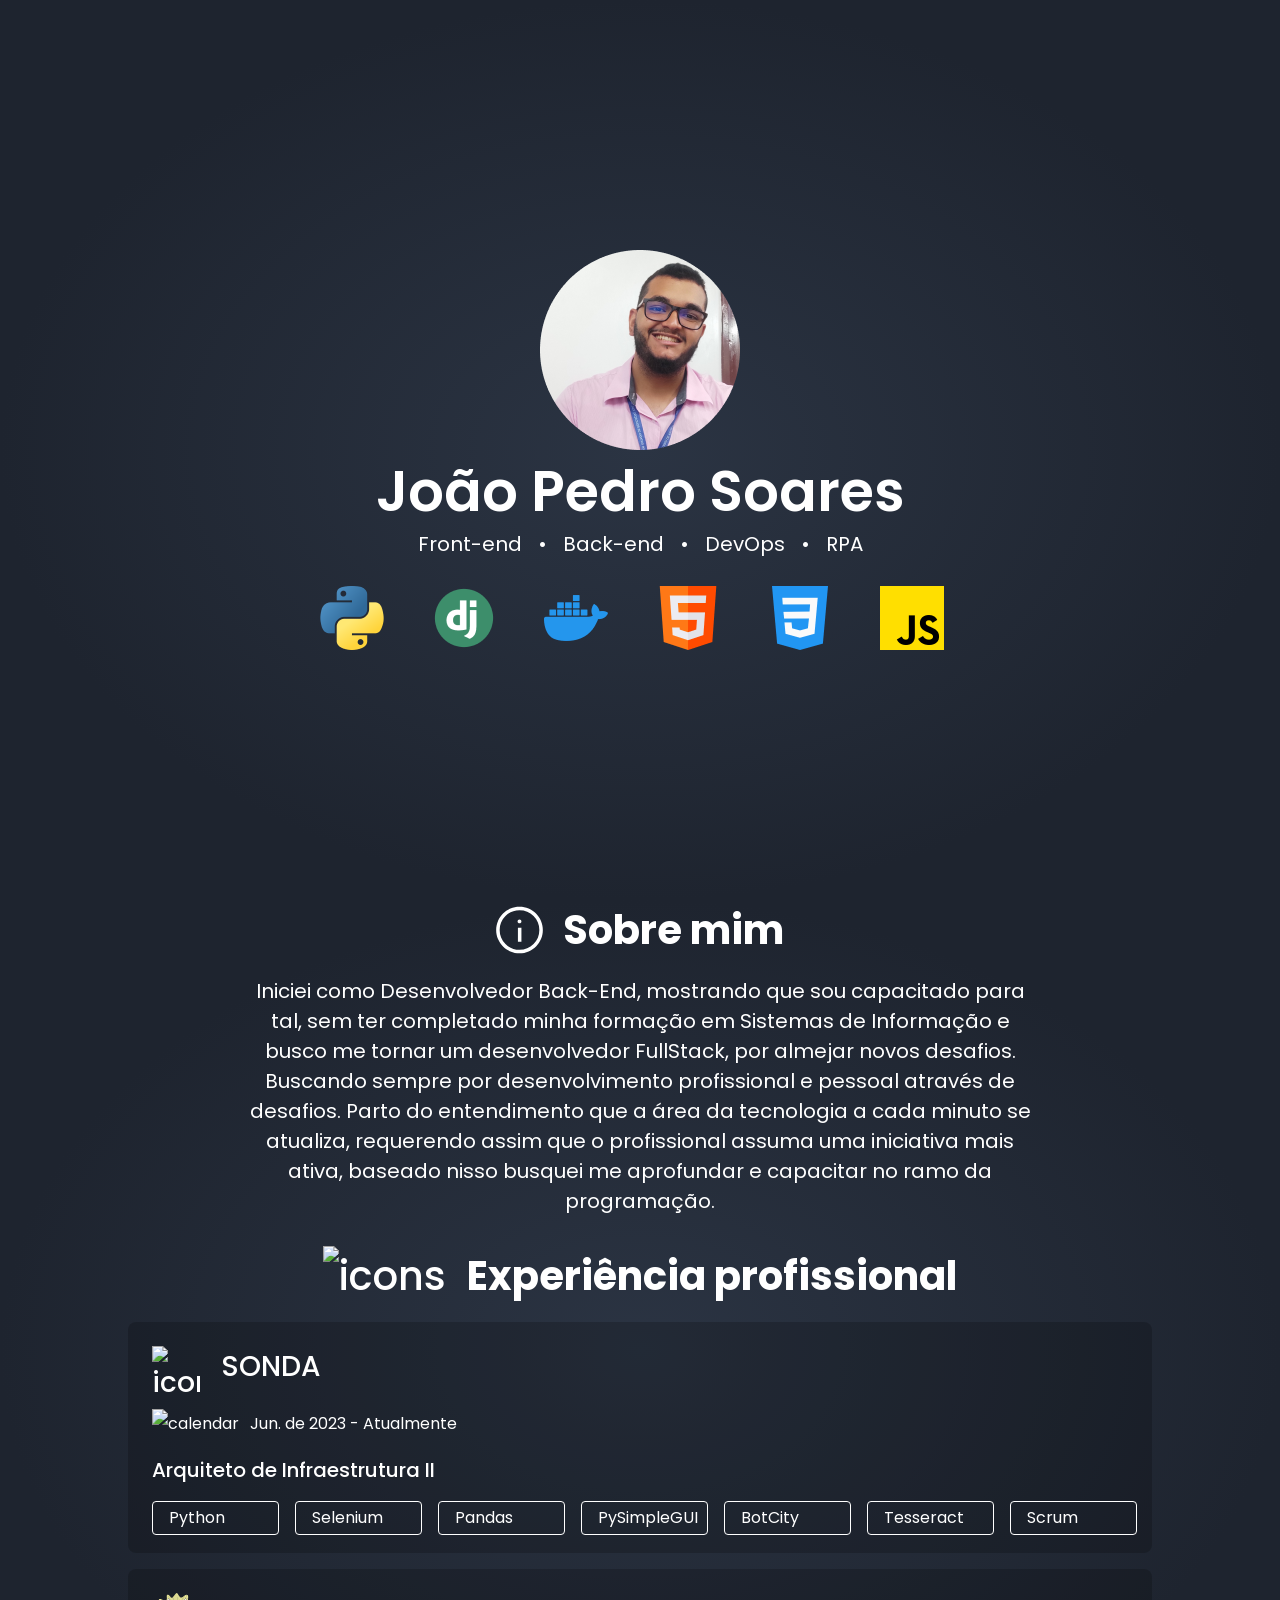
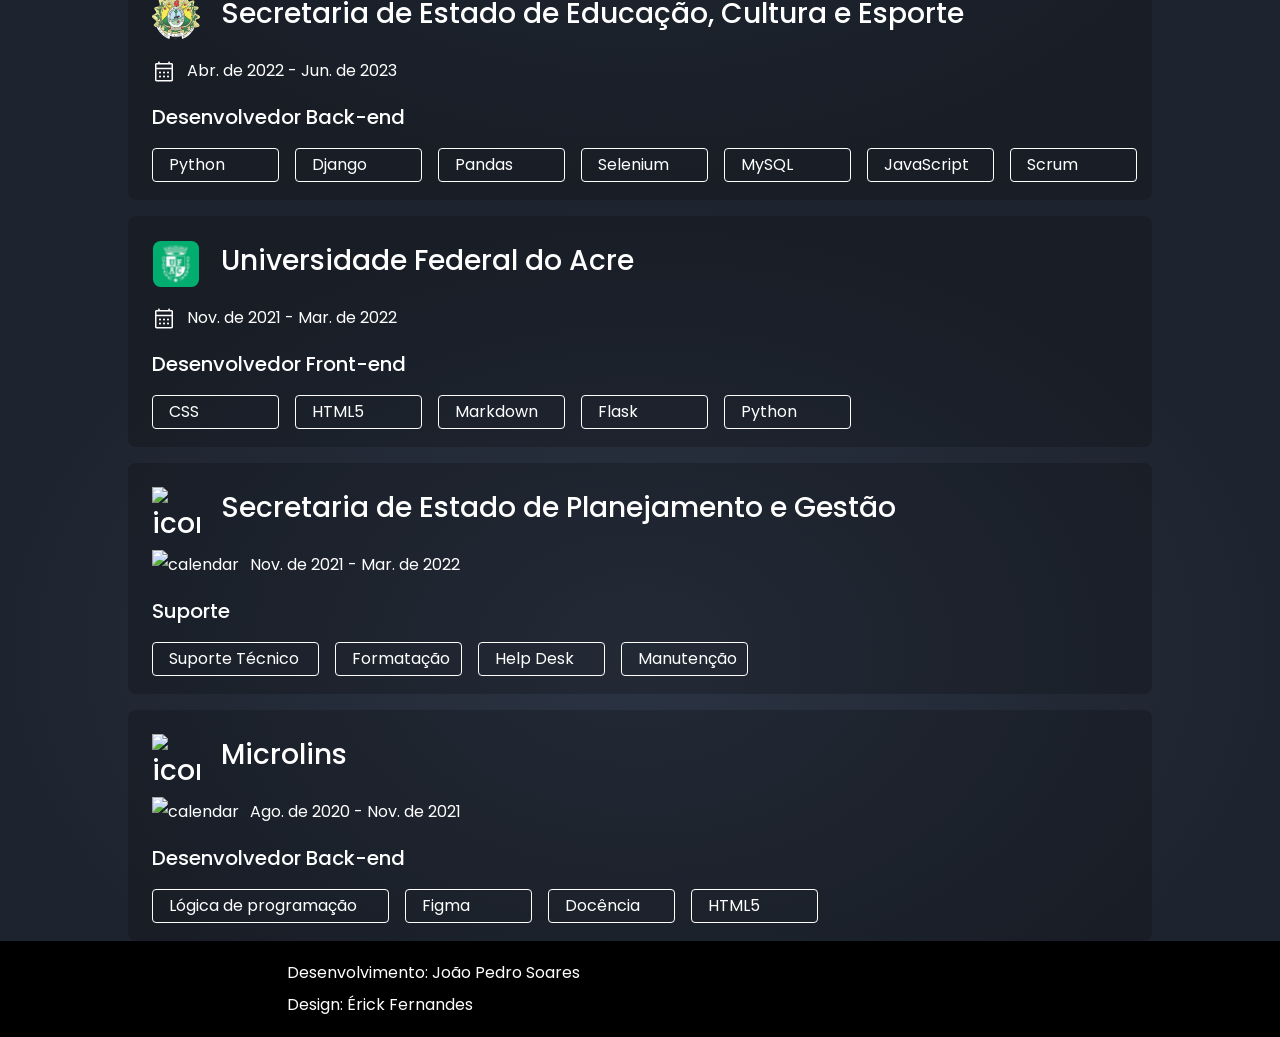
==== src/interface/html/index.html @ bae54532 "refactor: alterando estrutura de pastas" ====
<!DOCTYPE html>
<html lang="pt-br">
    <head>
        <meta charset="UTF-8">
        <title>João Pedro Soares</title>
        <link rel="stylesheet" href="../css/index.css">
        <link rel="stylesheet" href="../css/scrol.css">
        <link rel="stylesheet" href="../css/reset.css">
    </head>
    <body>
        <div class="scroll-menu">
            <ul>
                <li><a class="scroll-target" href="#section-home"><img src="icons/info_FILL0_wght400_GRAD0_opsz48 (1) 1.svg" alt=""></a></li>
                <li><a class="scroll-target" href="#section-about"><img src="icons/magic_button_FILL0_wght400_GRAD0_opsz48 1.svg" alt=""></a></li>
                <li><a class="scroll-target" href="#section-experience"><img src="icons/code_FILL0_wght400_GRAD0_opsz48 (1) 1.svg" alt=""></a></li>
            </ul>
        </div>
        <section class="section--home" id="section-home">
            <div>
                <img class="profile" src="../images/eu.png" alt="profile">
                <h1 class="main-title">João Pedro Soares</h1>
                
                <div class="titles">
                    <span>Front-end</span>
                    <span>•</span>
                    <span>Back-end</span>
                    <span>•</span>
                    <span>DevOps</span>
                    <span>•</span>
                    <span>RPA</span>
                </div>

                <div class="images">
                    <img src="../images/python.png" alt="python">
                    <img src="../images/pngegg.png" alt="django">
                    <img src="../images/docker.png" alt="docker">
                    <img src="../images/html.png" alt="html">
                    <img src="../images/css-3.png" alt="css">
                    <img src="../images/js.png" alt="javascript">
                </div>
                
            </div>
        </section>
        
        <section class="second-section" id="section-about">
            <div class="secondary-title white-text">
                <img src="../icons/Vector.svg" alt="icons">
                <h2>Sobre mim</h2>
            </div>
            <div class="white-text long-text">
                <p>Iniciei como Desenvolvedor Back-End, mostrando que sou capacitado para tal, sem ter completado minha formação em Sistemas de Informação e busco me tornar um desenvolvedor FullStack, por almejar novos desafios.</p>
                <p>Buscando sempre por desenvolvimento profissional e pessoal através de desafios. Parto do entendimento que a área da tecnologia a cada minuto se atualiza, requerendo assim que o profissional assuma uma iniciativa mais ativa, baseado nisso busquei me aprofundar e capacitar no ramo da programação.</p>
            </div>
        </section>
        
        <section class="third-section" id="section-experience">
            <div class="secondary-title white-text">
                <img src="icons/Vector-1.svg" alt="icons">
                <h2>Experiência profissional</h2>
            </div>


            <div class="container white-text">
                <div class="teste">
                    <img class="icon" src="images/sonda.jpg" alt="icon">
                    <p>SONDA</p>
                </div>

                <div class="calendary">
                   <img class="secondary-icon" src="icons/calendar.svg" alt="calendar">
                   <p>Jun. de 2023 - Atualmente</p>
                </div>

                <div>
                    <p class="position">Arquiteto de Infraestrutura II</p>
                </div>

                <div class="teste1">
                    <div>
                        <p class="skills">Python</p>
                    </div>

                    <div>
                        <p class="skills">Selenium</p>
                    </div>

                    <div>
                        <p class="skills">Pandas</p>
                    </div>

                    <div>
                        <p class="skills">PySimpleGUI</p>
                    </div>

                    <div>
                        <p class="skills">BotCity</p>
                    </div>
                    <div>
                        <p class="skills">Tesseract</p>
                    </div>
                    <div>
                        <p class="skills">Scrum</p>
                    </div>
                </div>
                
            </div>


            <div class="container white-text">
                <div class="teste">
                    <img class="icon" src="../icons/b.svg" alt="icon">
                    <p>Secretaria de Estado de Educação, Cultura e Esporte</p>
                </div>

                <div class="calendary">
                    <img class="secondary-icon" src="../icons/calendar.svg" alt="calendar">
                    <p>Abr. de 2022 - Jun. de 2023</p>
                </div>

                <div>
                    <p class="position">Desenvolvedor Back-end</p>
                </div>

                <div class="teste1">
                    <div>
                        <p class="skills">Python</p>
                    </div>

                    <div>
                        <p class="skills">Django</p>
                    </div>

                    <div>
                        <p class="skills">Pandas</p>
                    </div>

                    <div>
                        <p class="skills">Selenium</p>
                    </div>

                    <div>
                        <p class="skills">MySQL</p>
                    </div>

                    <div>
                        <p class="skills">JavaScript</p>
                    </div>
                    <div>
                        <p class="skills">Scrum</p>
                    </div>
                    
                </div>
            </div>



            <div class="container white-text">
                <div class="teste">
                    <img class="icon" src="../icons/ufac.svg" alt="icon">
                    <p>Universidade Federal do Acre</p>
                </div>

                <div class="calendary">
                    <img class="secondary-icon" src="../icons/calendar.svg" alt="calendar">
                    <p>Nov. de 2021 - Mar. de 2022</p>
                </div>

                <div>
                    <p class="position">Desenvolvedor Front-end</p>
                </div>

                <div class="teste1">
                    <div class="skills">
                        <p>CSS</p>
                    </div>

                    <div class="skills">
                        <p>HTML5</p>
                    </div>

                    <div class="skills">
                        <p>Markdown</p>
                    </div>

                    <div class="skills">
                        <p>Flask</p>
                    </div>

                    <div class="skills">
                        <p>Python</p>
                    </div>
                </div>
            </div>



            <div class="container white-text">
                <div class="teste">
                    <img class="icon" src="icons/b.svg" alt="icon">
                    <p>Secretaria de Estado de Planejamento e Gestão</p>
                </div>

                <div class="calendary">
                    <img class="secondary-icon" src="icons/calendar.svg" alt="calendar">
                    <p>Nov. de 2021 - Mar. de 2022</p>
                </div>

                <div>
                    <p class="position">Suporte</p>
                </div>

                <div class="teste1">
                    <div class="skills--1">
                        <p>Suporte Técnico</p>
                    </div>

                    <div class="skills">
                        <p>Formatação </p>
                    </div>

                    <div class="skills">
                        <p>Help Desk</p>
                    </div>

                    <div class="skills">
                        <p>Manutenção</p>
                    </div>

                </div>
            </div>


            <div class="container white-text">
                <div class="teste">
                    <img class="icon" src="icons/microlins.svg" alt="icon">
                    <p>Microlins</p>
                </div>

                <div class="calendary">
                    <img class="secondary-icon" src="icons/calendar.svg" alt="calendar">
                    <p>Ago. de 2020 - Nov. de 2021</p>
                </div>

                <div>
                    <p class="position">Desenvolvedor Back-end</p>
                </div>

                <div class="teste1">
                    <div class="skills--2">
                        <p>Lógica de programação</p>
                    </div>

                    <div class="skills">
                        <p>Figma</p>
                    </div>

                    <div class="skills">
                        <p>Docência</p>
                    </div>

                    <div class="skills">
                        <p>HTML5</p>
                    </div>

                </div>
            </div>

        </section>
        <footer>
            <div class="footer">

                <p class="white-text">Desenvolvimento: João Pedro Soares</h1>
                <p class="white-text">Design: Érick Fernandes</h1>
            </div>
        </footer>
        <script src="../js/main.js"></script>
    </body>
</html>
---- src/interface/css/index.css ----
@import url('https://fonts.googleapis.com/css2?family=Poppins&display=swap');


:root{
    --main-font: 'Poppins', sans-serif;
}

html, body, .section--home{
    height: 100%;
}

.section--home,.second-section, .third-section{
    display: flex;

}


body{
    background: radial-gradient(50% 50% at 50% 50%, #2B3443 0%, #1E242F 100%);
    font-family: var(--main-font);
    
}

.section--home {
    align-items: center;
    justify-content: center;
    flex-direction: column;
    text-align: center;
}

.titles{
    display: flex;
    width: 40rem;
    gap: 1rem;
    justify-content: center;
    font-size: 20px;
    color: #FFFFFF;
}


.images{
    display: flex;
    gap: 3rem;
    width: 64px;
    height: 64px;
    margin-top: 2rem;
    
}


.main-title{
    font-style: normal;
    text-align: center;
    font-size: 56px;
    font-weight: 600;
    line-height: 84px;
    color:#FFFFFF;
    
}

.profile {
    display: flex;
    align-items: center;
    justify-content: center;
    flex-direction: column;
    text-align: center;
    width: 100%;
    max-width: 200px;
    margin: 0 auto;
}


.white-text{
    color: #FFFFFF;
}

.black-text{
    color: #000000
}


.secondary-title{
    display: flex;
    font-family: var(--main-font);
    font-style: normal;
    font-weight: 500;
    font-size: 40px;
    line-height: 60px;  
    gap: 1.29rem; 

}

.long-text{
    width: 794px;
    height: 270px;

    font-family: 'Poppins';
    font-style: normal;
    font-weight: 400;
    font-size: 20px;
    line-height: 30px;
    text-align: center;
    row-gap: 1rem;
}


.second-section{
    align-items: center;
    justify-content: center;
    flex-direction: column;
    text-align: center;
    line-height: 30px;
    gap: 1rem;
}


.third-section{
    align-items: center;
    justify-content: center;
    flex-direction: column;
    text-align: center;
    line-height: 30px;
    gap: 1rem;
}


.container{
    box-sizing: border-box;
    display: flex;
    flex-direction: column;
    align-items: flex-start;
    padding: 24px;
    gap: 16px;
    width: 1024px;
    height: 230.97px;
    background: rgba(0, 0, 0, 0.2);
    border-radius: 8px;
}



.icon{
    width: 48px;
    height: 47px;
}

.secondary-icon{
    left: 12.5%;
    right: 12.5%;
    top: 8.33%;
    bottom: 8.33%;
}

.teste{
    display: flex;
    font-family: var(--main-font);
    font-style: normal;
    font-weight: 500;
    font-size: 28px;
    line-height: 42px;  
    gap: 1.29rem; 
}


.calendary{
    display: flex;  
    gap: 11px;  
}


.skills, .skills--1, .skills--2{
    box-sizing: border-box;
    display: flex;
    flex-direction: row;
    align-items: center;
    padding: 8px 16px;
    gap: 10px;
    width: 127px;
    height: 34px;
    border: 1px solid #FFFFFF;
    border-radius: 4px;
    text-align: center;
    
}


.skills--1{
    width: 167px;
    height: 34px;
}



.skills--2{
    width: 237px;
    height: 34px;
}


.footer{
    background: #000;
    display: flex;
    padding: 24px 287px;
    flex-direction: column;
    justify-content: center;
    align-items: flex-start;
    gap: 16px;
    align-self: stretch;
}


.teste1{
    display: flex;
    gap: 1rem;
    text-align: center;
    
}


.position{
    font-family: var(--main-font);
    font-size: 20px;
    line-height: 30px;
    font-style: normal;
    font-weight: 500;
}
---- src/interface/css/scrol.css ----
/* Estilos para o menu lateral */
.scroll-menu {
    position: fixed;
    top: 50%;
    right: 20px;
    transform: translateY(-50%);
    z-index: 9999;
}

.scroll-menu ul {
    list-style-type: none;
    padding: 0;
    margin: 0;
}

.scroll-menu li {
    margin-bottom: 10px;
}

.scroll-menu a {
    text-decoration: none;
    color: #333;
    font-weight: bold;
}

/* Estilos para destacar o link ativo no menu */
.scroll-menu a.active {
    color: #ff0000;
}
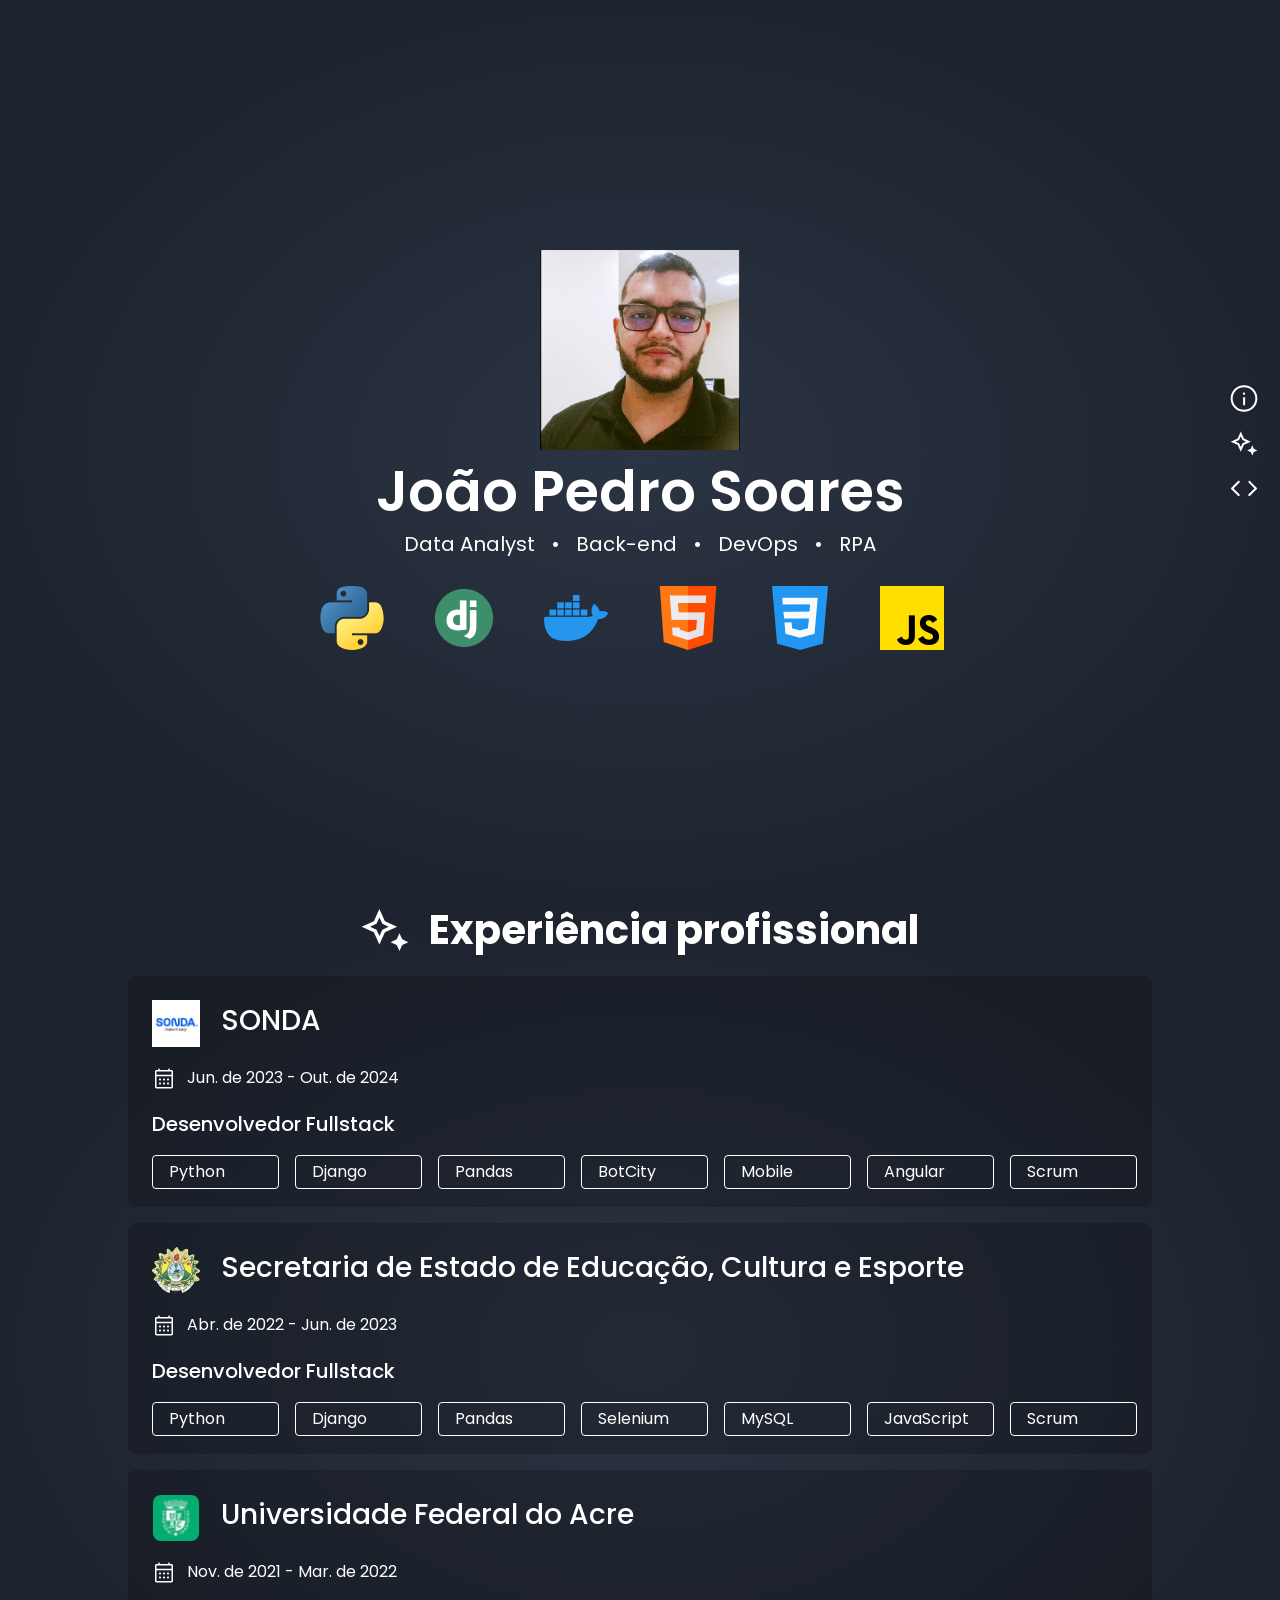
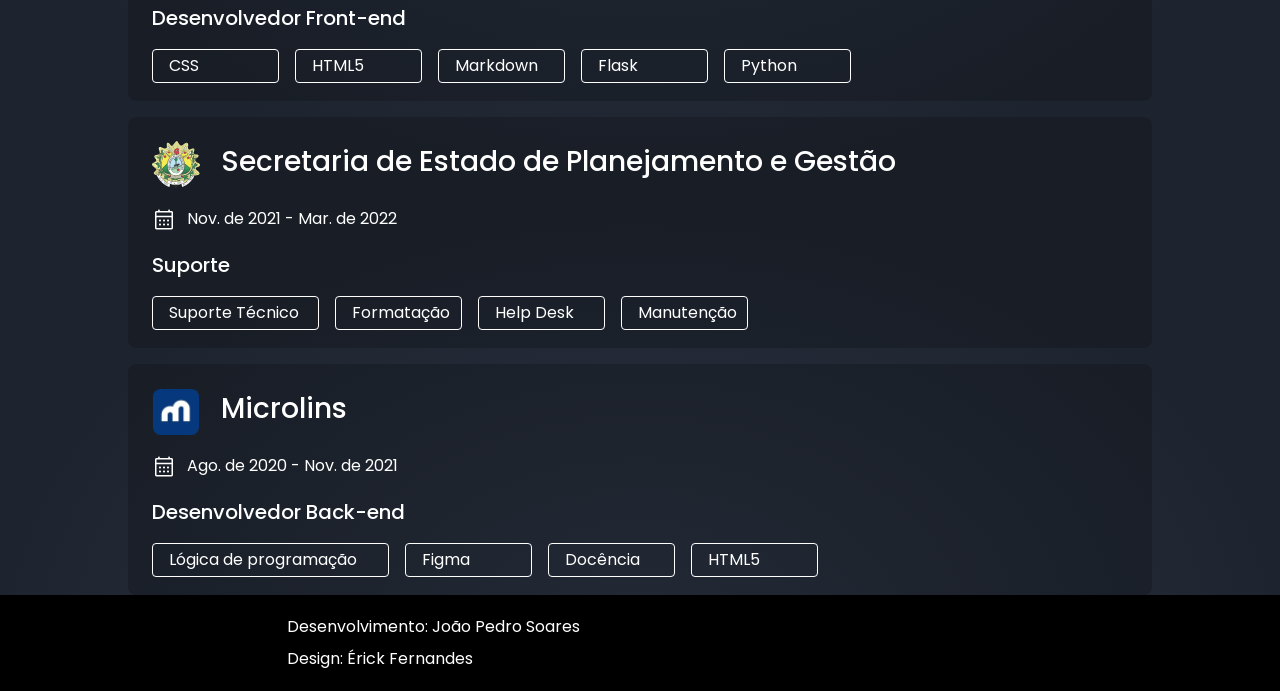
==== commit 2261dbb9: "refactor: alterando estrutura do projeto" ====
--- a/src/interface/html/index.html
+++ b/src/interface/html/index.html
@@ -10,18 +10,20 @@
     <body>
         <div class="scroll-menu">
             <ul>
-                <li><a class="scroll-target" href="#section-home"><img src="icons/info_FILL0_wght400_GRAD0_opsz48 (1) 1.svg" alt=""></a></li>
-                <li><a class="scroll-target" href="#section-about"><img src="icons/magic_button_FILL0_wght400_GRAD0_opsz48 1.svg" alt=""></a></li>
-                <li><a class="scroll-target" href="#section-experience"><img src="icons/code_FILL0_wght400_GRAD0_opsz48 (1) 1.svg" alt=""></a></li>
+                <li><a class="scroll-target" href="#section-home"><img src="../icons/info_FILL0_wght400_GRAD0_opsz48 (1) 1.svg" alt=""></a></li>
+                <li><a class="scroll-target" href="#section-about"><img src="../icons/magic_button_FILL0_wght400_GRAD0_opsz48 1.svg" alt=""></a></li>
+                <li><a class="scroll-target" href="#section-experience"><img src="../icons/code_FILL0_wght400_GRAD0_opsz48 (1) 1.svg" alt=""></a></li>
             </ul>
         </div>
+        <!-- até aqui ok -->
+
         <section class="section--home" id="section-home">
             <div>
                 <img class="profile" src="../images/eu.png" alt="profile">
                 <h1 class="main-title">João Pedro Soares</h1>
                 
                 <div class="titles">
-                    <span>Front-end</span>
+                    <span>Data Analyst</span>
                     <span>•</span>
                     <span>Back-end</span>
                     <span>•</span>
@@ -42,7 +44,7 @@
             </div>
         </section>
         
-        <section class="second-section" id="section-about">
+        <!-- <section class="second-section" id="section-about">
             <div class="secondary-title white-text">
                 <img src="../icons/Vector.svg" alt="icons">
                 <h2>Sobre mim</h2>
@@ -51,221 +53,222 @@
                 <p>Iniciei como Desenvolvedor Back-End, mostrando que sou capacitado para tal, sem ter completado minha formação em Sistemas de Informação e busco me tornar um desenvolvedor FullStack, por almejar novos desafios.</p>
                 <p>Buscando sempre por desenvolvimento profissional e pessoal através de desafios. Parto do entendimento que a área da tecnologia a cada minuto se atualiza, requerendo assim que o profissional assuma uma iniciativa mais ativa, baseado nisso busquei me aprofundar e capacitar no ramo da programação.</p>
             </div>
+        </section> -->
+        
+        <section class="second-section" id="section-experience">
+            <div class="secondary-title white-text">
+                <img src="../icons/Vector-1.svg" alt="icons">
+                <h2>Experiência profissional</h2>
+            </div>
+
+
+            <div class="container white-text">
+                <div class="teste">
+                    <img class="icon" src="../images/sonda.jpg" alt="icon">
+                    <p>SONDA</p>
+                </div>
+
+                <div class="calendary">
+                   <img class="secondary-icon" src="../icons/calendar.svg" alt="calendar">
+                   <p>Jun. de 2023 - Out. de 2024</p>
+                </div>
+
+                <div>
+                    <p class="position">Desenvolvedor Fullstack</p>
+                </div>
+
+                <div class="teste1">
+                    <div>
+                        <p class="skills">Python</p>
+                    </div>
+
+                    <div>
+                        <p class="skills">Django</p>
+                    </div>
+
+                    <div>
+                        <p class="skills">Pandas</p>
+                    </div>
+
+                    <div>
+                        <p class="skills">BotCity</p>
+                    </div>
+
+                    <div>
+                        <p class="skills">Mobile</p>
+                    </div>
+                    <div>
+                        <p class="skills">Angular</p>
+                    </div>
+                    <div>
+                        <p class="skills">Scrum</p>
+                    </div>
+                </div>
+                
+            </div>
+
+
+            <div class="container white-text">
+                <div class="teste">
+                    <img class="icon" src="../icons/b.svg" alt="icon">
+                    <p>Secretaria de Estado de Educação, Cultura e Esporte</p>
+                </div>
+
+                <div class="calendary">
+                    <img class="secondary-icon" src="../icons/calendar.svg" alt="calendar">
+                    <p>Abr. de 2022 - Jun. de 2023</p>
+                </div>
+
+                <div>
+                    <p class="position">Desenvolvedor Fullstack</p>
+                </div>
+
+                <div class="teste1">
+                    <div>
+                        <p class="skills">Python</p>
+                    </div>
+
+                    <div>
+                        <p class="skills">Django</p>
+                    </div>
+
+                    <div>
+                        <p class="skills">Pandas</p>
+                    </div>
+
+                    <div>
+                        <p class="skills">Selenium</p>
+                    </div>
+
+                    <div>
+                        <p class="skills">MySQL</p>
+                    </div>
+
+                    <div>
+                        <p class="skills">JavaScript</p>
+                    </div>
+                    <div>
+                        <p class="skills">Scrum</p>
+                    </div>
+                    
+                </div>
+            </div>
+
+
+
+            <div class="container white-text">
+                <div class="teste">
+                    <img class="icon" src="../icons/ufac.svg" alt="icon">
+                    <p>Universidade Federal do Acre</p>
+                </div>
+
+                <div class="calendary">
+                    <img class="secondary-icon" src="../icons/calendar.svg" alt="calendar">
+                    <p>Nov. de 2021 - Mar. de 2022</p>
+                </div>
+
+                <div>
+                    <p class="position">Desenvolvedor Front-end</p>
+                </div>
+
+                <div class="teste1">
+                    <div class="skills">
+                        <p>CSS</p>
+                    </div>
+
+                    <div class="skills">
+                        <p>HTML5</p>
+                    </div>
+
+                    <div class="skills">
+                        <p>Markdown</p>
+                    </div>
+
+                    <div class="skills">
+                        <p>Flask</p>
+                    </div>
+
+                    <div class="skills">
+                        <p>Python</p>
+                    </div>
+                </div>
+            </div>
+
+
+
+            <div class="container white-text">
+                <div class="teste">
+                    <img class="icon" src="../icons/b.svg" alt="icon">
+                    <p>Secretaria de Estado de Planejamento e Gestão</p>
+                </div>
+
+                <div class="calendary">
+                    <img class="secondary-icon" src="../icons/calendar.svg" alt="calendar">
+                    <p>Nov. de 2021 - Mar. de 2022</p>
+                </div>
+
+                <div>
+                    <p class="position">Suporte</p>
+                </div>
+
+                <div class="teste1">
+                    <div class="skills--1">
+                        <p>Suporte Técnico</p>
+                    </div>
+
+                    <div class="skills">
+                        <p>Formatação </p>
+                    </div>
+
+                    <div class="skills">
+                        <p>Help Desk</p>
+                    </div>
+
+                    <div class="skills">
+                        <p>Manutenção</p>
+                    </div>
+
+                </div>
+            </div>
+
+
+            <div class="container white-text">
+                <div class="teste">
+                    <img class="icon" src="../icons/microlins.svg" alt="icon">
+                    <p>Microlins</p>
+                </div>
+
+                <div class="calendary">
+                    <img class="secondary-icon" src="../icons/calendar.svg" alt="calendar">
+                    <p>Ago. de 2020 - Nov. de 2021</p>
+                </div>
+
+                <div>
+                    <p class="position">Desenvolvedor Back-end</p>
+                </div>
+
+                <div class="teste1">
+                    <div class="skills--2">
+                        <p>Lógica de programação</p>
+                    </div>
+
+                    <div class="skills">
+                        <p>Figma</p>
+                    </div>
+
+                    <div class="skills">
+                        <p>Docência</p>
+                    </div>
+
+                    <div class="skills">
+                        <p>HTML5</p>
+                    </div>
+
+                </div>
+            </div>
+
         </section>
         
-        <section class="third-section" id="section-experience">
-            <div class="secondary-title white-text">
-                <img src="icons/Vector-1.svg" alt="icons">
-                <h2>Experiência profissional</h2>
-            </div>
-
-
-            <div class="container white-text">
-                <div class="teste">
-                    <img class="icon" src="images/sonda.jpg" alt="icon">
-                    <p>SONDA</p>
-                </div>
-
-                <div class="calendary">
-                   <img class="secondary-icon" src="icons/calendar.svg" alt="calendar">
-                   <p>Jun. de 2023 - Atualmente</p>
-                </div>
-
-                <div>
-                    <p class="position">Arquiteto de Infraestrutura II</p>
-                </div>
-
-                <div class="teste1">
-                    <div>
-                        <p class="skills">Python</p>
-                    </div>
-
-                    <div>
-                        <p class="skills">Selenium</p>
-                    </div>
-
-                    <div>
-                        <p class="skills">Pandas</p>
-                    </div>
-
-                    <div>
-                        <p class="skills">PySimpleGUI</p>
-                    </div>
-
-                    <div>
-                        <p class="skills">BotCity</p>
-                    </div>
-                    <div>
-                        <p class="skills">Tesseract</p>
-                    </div>
-                    <div>
-                        <p class="skills">Scrum</p>
-                    </div>
-                </div>
-                
-            </div>
-
-
-            <div class="container white-text">
-                <div class="teste">
-                    <img class="icon" src="../icons/b.svg" alt="icon">
-                    <p>Secretaria de Estado de Educação, Cultura e Esporte</p>
-                </div>
-
-                <div class="calendary">
-                    <img class="secondary-icon" src="../icons/calendar.svg" alt="calendar">
-                    <p>Abr. de 2022 - Jun. de 2023</p>
-                </div>
-
-                <div>
-                    <p class="position">Desenvolvedor Back-end</p>
-                </div>
-
-                <div class="teste1">
-                    <div>
-                        <p class="skills">Python</p>
-                    </div>
-
-                    <div>
-                        <p class="skills">Django</p>
-                    </div>
-
-                    <div>
-                        <p class="skills">Pandas</p>
-                    </div>
-
-                    <div>
-                        <p class="skills">Selenium</p>
-                    </div>
-
-                    <div>
-                        <p class="skills">MySQL</p>
-                    </div>
-
-                    <div>
-                        <p class="skills">JavaScript</p>
-                    </div>
-                    <div>
-                        <p class="skills">Scrum</p>
-                    </div>
-                    
-                </div>
-            </div>
-
-
-
-            <div class="container white-text">
-                <div class="teste">
-                    <img class="icon" src="../icons/ufac.svg" alt="icon">
-                    <p>Universidade Federal do Acre</p>
-                </div>
-
-                <div class="calendary">
-                    <img class="secondary-icon" src="../icons/calendar.svg" alt="calendar">
-                    <p>Nov. de 2021 - Mar. de 2022</p>
-                </div>
-
-                <div>
-                    <p class="position">Desenvolvedor Front-end</p>
-                </div>
-
-                <div class="teste1">
-                    <div class="skills">
-                        <p>CSS</p>
-                    </div>
-
-                    <div class="skills">
-                        <p>HTML5</p>
-                    </div>
-
-                    <div class="skills">
-                        <p>Markdown</p>
-                    </div>
-
-                    <div class="skills">
-                        <p>Flask</p>
-                    </div>
-
-                    <div class="skills">
-                        <p>Python</p>
-                    </div>
-                </div>
-            </div>
-
-
-
-            <div class="container white-text">
-                <div class="teste">
-                    <img class="icon" src="icons/b.svg" alt="icon">
-                    <p>Secretaria de Estado de Planejamento e Gestão</p>
-                </div>
-
-                <div class="calendary">
-                    <img class="secondary-icon" src="icons/calendar.svg" alt="calendar">
-                    <p>Nov. de 2021 - Mar. de 2022</p>
-                </div>
-
-                <div>
-                    <p class="position">Suporte</p>
-                </div>
-
-                <div class="teste1">
-                    <div class="skills--1">
-                        <p>Suporte Técnico</p>
-                    </div>
-
-                    <div class="skills">
-                        <p>Formatação </p>
-                    </div>
-
-                    <div class="skills">
-                        <p>Help Desk</p>
-                    </div>
-
-                    <div class="skills">
-                        <p>Manutenção</p>
-                    </div>
-
-                </div>
-            </div>
-
-
-            <div class="container white-text">
-                <div class="teste">
-                    <img class="icon" src="icons/microlins.svg" alt="icon">
-                    <p>Microlins</p>
-                </div>
-
-                <div class="calendary">
-                    <img class="secondary-icon" src="icons/calendar.svg" alt="calendar">
-                    <p>Ago. de 2020 - Nov. de 2021</p>
-                </div>
-
-                <div>
-                    <p class="position">Desenvolvedor Back-end</p>
-                </div>
-
-                <div class="teste1">
-                    <div class="skills--2">
-                        <p>Lógica de programação</p>
-                    </div>
-
-                    <div class="skills">
-                        <p>Figma</p>
-                    </div>
-
-                    <div class="skills">
-                        <p>Docência</p>
-                    </div>
-
-                    <div class="skills">
-                        <p>HTML5</p>
-                    </div>
-
-                </div>
-            </div>
-
-        </section>
         <footer>
             <div class="footer">
 
